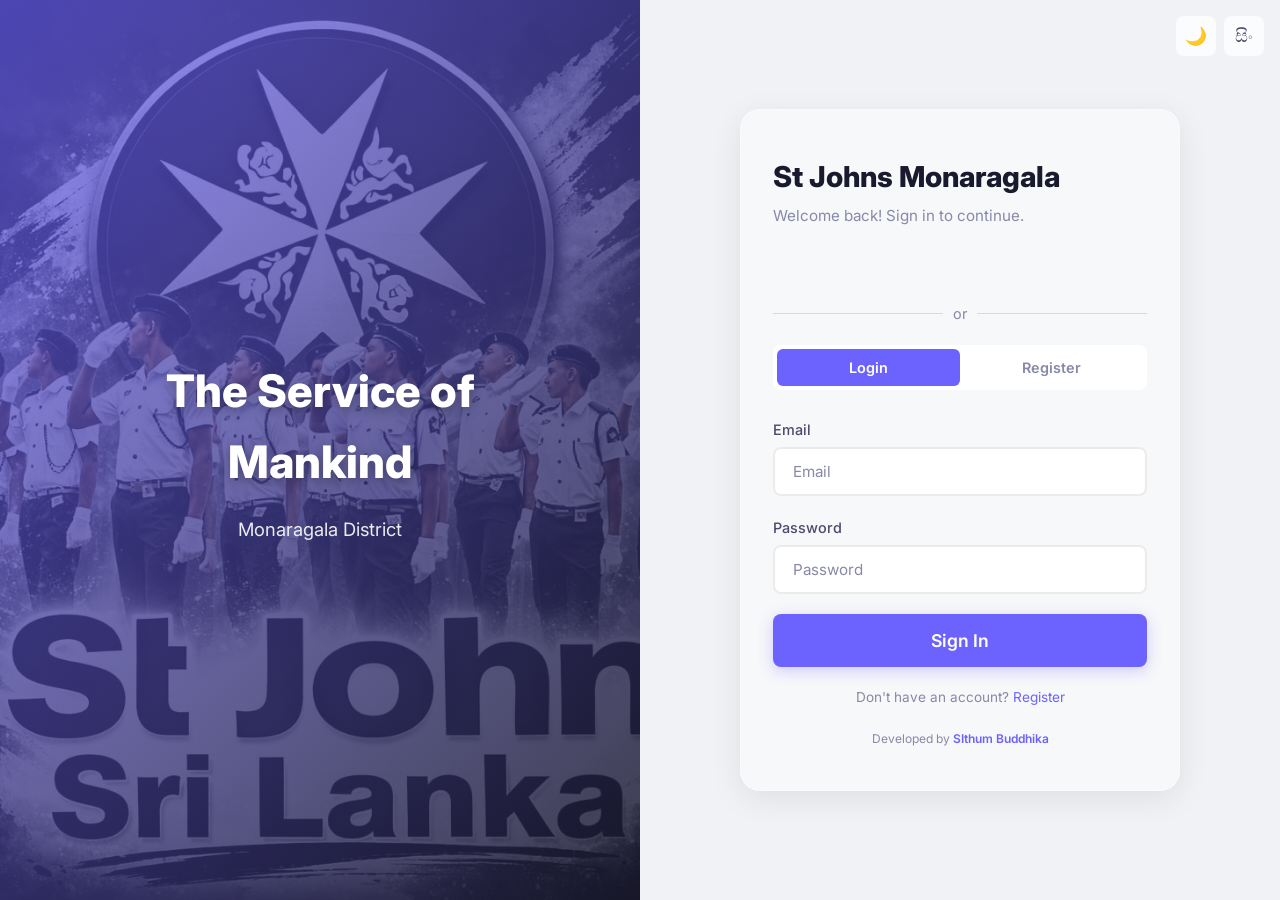
==== index.html @ d73243bd "final final" ====
<!DOCTYPE html>
<html lang="en" data-theme="light">
<head>
  <meta charset="UTF-8" />
  <meta name="viewport" content="width=device-width, initial-scale=1.0" />
  <meta name="description" content="St Johns Monaragala – Mark your availability and find the best day for class." />
  <title>St John – Monaragala</title>
  <link rel="stylesheet" href="css/style.css?v=3" />
  <link rel="icon" href="data:image/svg+xml,<svg xmlns='http://www.w3.org/2000/svg' viewBox='0 0 100 100'><text y='.9em' font-size='90'>📚</text></svg>" />
  <script src="https://accounts.google.com/gsi/client" async defer></script>
</head>
<body>
  <!-- Auth Controls -->
  <div class="auth-controls">
    <button class="icon-btn theme-toggle" data-tooltip="Dark Mode">🌙</button>
    <button class="icon-btn lang-toggle" data-tooltip="Language">සිං</button>
  </div>

  <!-- Auth Split Layout -->
  <div class="auth-split-layout">
    <!-- Left Image Section -->
    <div class="auth-image">
      <div class="auth-image-overlay">
        <div class="auth-branding">
          <!--<svg xmlns='http://www.w3.org/2000/svg' viewBox='0 0 100 100' width="80" height="80">-->
            <!--<text y='.9em' font-size='90'>📚</text>-->
          <!--</svg>-->
          <h2>The Service of Mankind</h2>
          <p>Monaragala District</p>
        </div>
      </div>
    </div>

    <!-- Right Content Section -->
    <div class="auth-content">
      <!-- Animated BG orbs scoped to content -->
      <div class="bg-animated">
        <div class="orb"></div>
        <div class="orb"></div>
        <div class="orb"></div>
      </div>

      <!-- Auth Card -->
      <div class="auth-page">
        <div class="glass-card auth-card">
          <div style="text-align: center; margin-bottom: 12px;">
            <!-- <img src="images/logo.png" alt="Logo" style="height: 60px; width: auto; object-fit: contain;" /> -->
          </div>
          <h1 data-lang-key="app_name">St Johns Monaragala</h1>
          <p class="subtitle" id="authSubtitle" data-lang-key="login_subtitle">Welcome back! Sign in to continue.</p>

          <!-- Google Auth Container -->
          <div class="google-auth-container" style="text-align: center; margin-bottom: 20px;">
            <div id="g_id_onload"
                 data-client_id=""
                 data-context="use"
                 data-ux_mode="popup"
                 data-callback="handleGoogleAuth"
                 data-auto_prompt="false">
            </div>
            <div class="g_id_signin"
                 data-type="standard"
                 data-shape="rectangular"
                 data-theme="outline"
                 data-text="continue_with"
                 data-size="large"
                 data-logo_alignment="left"
                 style="display: inline-block;">
            </div>
          </div>
          
          <div class="auth-divider" style="display: flex; align-items: center; text-align: center; color: var(--text-muted); margin-bottom: 20px; font-size: 0.9em;">
            <div style="flex: 1; border-bottom: 1px solid rgba(136,146,176,0.3);"></div>
            <span style="padding: 0 10px;" data-lang-key="or">or</span>
            <div style="flex: 1; border-bottom: 1px solid rgba(136,146,176,0.3);"></div>
          </div>

          <!-- Tabs -->
          <div class="auth-tabs">
            <button class="auth-tab active" data-tab="loginPane" data-lang-key="login">Login</button>
            <button class="auth-tab" data-tab="registerPane" data-lang-key="register">Register</button>
          </div>

          <!-- Login Form -->
          <div id="loginPane" class="auth-form active">
            <form id="loginForm" autocomplete="on">
              <div class="form-group">
                <label data-lang-key="email">Email</label>
                <input class="form-control" type="email" name="email" required data-lang-key="email" placeholder="Email" id="loginEmail" />
              </div>
              <div class="form-group">
                <label data-lang-key="password">Password</label>
                <input class="form-control" type="password" name="password" required data-lang-key="password" placeholder="Password" id="loginPassword" />
              </div>
              <button type="submit" class="btn btn-primary btn-block btn-lg" data-lang-key="login_btn">Sign In</button>
            </form>
            <p class="auth-footer"><span data-lang-key="no_account">Don't have an account?</span> <a href="#" onclick="document.querySelector('[data-tab=registerPane]').click()"><span data-lang-key="register">Register</span></a></p>
          </div>

          <!-- Register Form -->
          <div id="registerPane" class="auth-form">
            <form id="registerForm" autocomplete="on">
              <div class="form-group">
                <label data-lang-key="name">Full Name</label>
                <input class="form-control" type="text" name="fullname" required data-lang-key="name" placeholder="Full Name" id="registerName" />
              </div>
              <div class="form-group">
                <label data-lang-key="email">Email</label>
                <input class="form-control" type="email" name="email" required data-lang-key="email" placeholder="Email" id="registerEmail" />
              </div>
              <div class="form-group">
                <label data-lang-key="password">Password</label>
                <input class="form-control" type="password" name="password" required minlength="4" data-lang-key="password" placeholder="Password" id="registerPassword" />
              </div>
              <button type="submit" class="btn btn-success btn-block btn-lg" data-lang-key="register_btn">Create Account</button>
            </form>
            <p class="auth-footer"><span data-lang-key="have_account">Already have an account?</span> <a href="#" onclick="document.querySelector('[data-tab=loginPane]').click()"><span data-lang-key="login">Login</span></a></p>
          </div>

          <!-- Developer Credit -->
          <div style="text-align: center; margin-top: 20px; color: var(--text-muted); font-size: 0.75rem; padding-bottom: 10px;">
            Developed by <a href="https://www.linkedin.com/in/sithum-buddhika-764192311/" target="_blank" style="color: var(--accent); text-decoration: none; font-weight: 600;">SIthum Buddhika</a>
          </div>
        </div>
      </div>
  </div>

  <script src="js/lang.js"></script>
  <script src="js/app.js"></script>
  <script>initAuthPage();</script>
</body>
</html>
---- css/style.css ----
/* ====================================================
   Class Attend – Design System
   ==================================================== */

/* ---------- Google Fonts ---------- */
@import url('https://fonts.googleapis.com/css2?family=Inter:wght@300;400;500;600;700;800&family=Noto+Sans+Sinhala:wght@300;400;500;600;700&display=swap');

/* ---------- CSS Custom Properties ---------- */
:root {
  /* Colors – Light Mode */
  --bg-primary:    #f0f2f5;
  --bg-secondary:  #ffffff;
  --bg-card:       rgba(255,255,255,0.75);
  --bg-glass:      rgba(255,255,255,0.45);
  --text-primary:  #1a1a2e;
  --text-secondary:#4a4a6a;
  --text-muted:    #8888a8;
  --accent:        #6c63ff;
  --accent-light:  #a29bfe;
  --accent-dark:   #5a52d5;
  --success:       #00b894;
  --danger:        #e17055;
  --warning:       #fdcb6e;
  --info:          #74b9ff;
  --border:        rgba(0,0,0,0.08);
  --shadow:        0 8px 32px rgba(0,0,0,0.08);
  --shadow-lg:     0 20px 60px rgba(0,0,0,0.12);
  --glass-border:  rgba(255,255,255,0.3);
  --gradient-1:    var(--accent);
  --gradient-2:    var(--success);
  --gradient-3:    var(--accent);
  --gradient-hero: var(--accent);
  --free-bg:       rgba(0,184,148,0.15);
  --free-border:   #00b894;
  --busy-bg:       rgba(225,112,85,0.15);
  --busy-border:   #e17055;
  --heatmap-0:     #e8e8f0;
  --heatmap-1:     #c5cae9;
  --heatmap-2:     #9fa8da;
  --heatmap-3:     #7986cb;
  --heatmap-4:     #5c6bc0;
  --heatmap-5:     #3f51b5;
  --radius-sm:  8px;
  --radius-md: 14px;
  --radius-lg: 20px;
  --radius-xl: 28px;
  --transition: 0.3s cubic-bezier(.4,0,.2,1);
}

/* ---------- Dark Mode ---------- */
[data-theme="dark"] {
  --bg-primary:    #0f0f1a;
  --bg-secondary:  #1a1a2e;
  --bg-card:       rgba(26,26,46,0.8);
  --bg-glass:      rgba(26,26,46,0.55);
  --text-primary:  #e8e8f0;
  --text-secondary:#b8b8d0;
  --text-muted:    #6868a0;
  --border:        rgba(255,255,255,0.06);
  --shadow:        0 8px 32px rgba(0,0,0,0.3);
  --shadow-lg:     0 20px 60px rgba(0,0,0,0.4);
  --glass-border:  rgba(255,255,255,0.08);
  --gradient-hero: #2d1b4e;
  --free-bg:       rgba(0,184,148,0.2);
  --busy-bg:       rgba(225,112,85,0.2);
  --heatmap-0:     #1a1a2e;
  --heatmap-1:     #252548;
  --heatmap-2:     #353568;
  --heatmap-3:     #454588;
  --heatmap-4:     #5555a8;
  --heatmap-5:     #6c63ff;
}

/* ---------- Reset & Base ---------- */
*, *::before, *::after { margin:0; padding:0; box-sizing:border-box; }

html {
  scroll-behavior: smooth;
  font-size: 16px;
}

body {
  font-family: 'Inter', 'Noto Sans Sinhala', system-ui, sans-serif;
  background: var(--bg-primary);
  color: var(--text-primary);
  line-height: 1.6;
  min-height: 100vh;
  transition: background var(--transition), color var(--transition);
  overflow-x: hidden;
}

a { color: var(--accent); text-decoration: none; }
a:hover { color: var(--accent-dark); }

/* ---------- Animated Background ---------- */
.bg-animated {
  position: fixed;
  top: 0; left: 0;
  width: 100%; height: 100%;
  z-index: 0;
  overflow: hidden;
  pointer-events: none;
  display: none;
}
.bg-animated .orb {
  position: absolute;
  border-radius: 50%;
  filter: blur(80px);
  opacity: 0.3;
  animation: orbFloat 20s ease-in-out infinite alternate;
}
.bg-animated .orb:nth-child(1) {
  width: 500px; height: 500px;
  background: var(--accent);
  top: -150px; left: -100px;
  animation-duration: 25s;
}
.bg-animated .orb:nth-child(2) {
  width: 400px; height: 400px;
  background: #e17055;
  bottom: -100px; right: -80px;
  animation-duration: 20s;
  animation-delay: -5s;
}
.bg-animated .orb:nth-child(3) {
  width: 300px; height: 300px;
  background: #00b894;
  top: 50%; left: 50%;
  transform: translate(-50%, -50%);
  animation-duration: 18s;
  animation-delay: -10s;
}

@keyframes orbFloat {
  0%   { transform: translate(0, 0) scale(1); }
  33%  { transform: translate(50px, -80px) scale(1.1); }
  66%  { transform: translate(-40px, 60px) scale(0.9); }
  100% { transform: translate(30px, -30px) scale(1.05); }
}

/* ---------- Layout ---------- */
.page-wrapper {
  position: relative;
  z-index: 1;
  min-height: 100vh;
  display: flex;
  flex-direction: column;
}

.container {
  width: 100%;
  max-width: 1200px;
  margin: 0 auto;
  padding: 0 20px;
}

/* ---------- Navbar ---------- */
.navbar {
  position: fixed;
  top: 0;
  left: 0;
  width: 100%;
  z-index: 110;
  background: var(--bg-glass);
  backdrop-filter: blur(20px);
  -webkit-backdrop-filter: blur(20px);
  border-bottom: 1px solid var(--glass-border);
  padding: 12px 0;
  transition: background var(--transition);
}
.navbar .container {
  display: flex;
  align-items: center;
  justify-content: space-between;
  gap: 16px;
}
.navbar .logo {
  font-size: 1.35rem;
  font-weight: 700;
  color: var(--accent);
  display: flex;
  align-items: center;
  gap: 8px;
}
.navbar .logo img.app-logo {
  height: 28px;
  width: auto;
  object-fit: contain;
}
.nav-controls {
  display: flex;
  align-items: center;
  gap: 8px;
}

/* ---------- Dropdown ---------- */
.dropdown {
  position: relative;
  display: inline-block;
}
.dropdown-menu {
  position: absolute;
  top: calc(100% + 10px);
  right: 0;
  background: var(--bg-secondary);
  border: 1px solid var(--border);
  border-radius: var(--radius-md);
  box-shadow: var(--shadow);
  min-width: 180px;
  opacity: 0;
  visibility: hidden;
  transform: translateY(-10px);
  transition: all var(--transition);
  z-index: 1000;
  overflow: hidden;
}
.dropdown.show .dropdown-menu {
  opacity: 1;
  visibility: visible;
  transform: translateY(0);
}
.dropdown-item {
  display: flex;
  align-items: center;
  gap: 12px;
  padding: 12px 16px;
  color: var(--text-primary);
  text-decoration: none;
  font-weight: 500;
  font-size: 0.95rem;
  transition: background var(--transition);
  cursor: pointer;
}
.dropdown-item:hover {
  background: var(--bg-card);
  color: var(--accent);
}
.dropdown-icon {
  font-size: 1.1rem;
}

/* ---------- Icon Buttons ---------- */
.icon-btn {
  width: 40px; height: 40px;
  border: none;
  border-radius: var(--radius-sm);
  background: var(--bg-card);
  color: var(--text-secondary);
  cursor: pointer;
  display: flex;
  align-items: center;
  justify-content: center;
  transition: all var(--transition);
  position: relative;
  font-size: 1.1rem;
}
.icon-btn:hover {
  background: var(--accent);
  color: white;
  transform: translateY(-2px);
  box-shadow: 0 4px 15px rgba(108,99,255,0.3);
}
.icon-btn.active {
  background: var(--accent);
  color: white;
}

/* ---------- Glassmorphism Card ---------- */
.glass-card {
  background: var(--bg-glass);
  backdrop-filter: blur(20px);
  -webkit-backdrop-filter: blur(20px);
  border: 1px solid var(--glass-border);
  border-radius: var(--radius-lg);
  padding: 32px;
  box-shadow: var(--shadow);
  transition: all var(--transition);
  animation: fadeSlideUp 0.5s ease-out both;
}
.glass-card:hover {
  box-shadow: var(--shadow-lg);
  transform: translateY(-2px);
}

@keyframes fadeSlideUp {
  from { opacity: 0; transform: translateY(30px); }
  to   { opacity: 1; transform: translateY(0); }
}

/* ---------- Buttons ---------- */
.btn {
  display: inline-flex;
  align-items: center;
  justify-content: center;
  gap: 8px;
  padding: 12px 28px;
  border: none;
  border-radius: var(--radius-sm);
  font-family: inherit;
  font-size: 0.95rem;
  font-weight: 600;
  cursor: pointer;
  transition: all var(--transition);
  position: relative;
  overflow: hidden;
}
.btn::after {
  content: '';
  position: absolute;
  top: 50%; left: 50%;
  width: 0; height: 0;
  border-radius: 50%;
  background: rgba(255,255,255,0.3);
  transition: width 0.5s, height 0.5s, top 0.5s, left 0.5s;
}
.btn:active::after {
  width: 300px; height: 300px;
  top: -100px; left: -100px;
}
.btn-primary {
  background: var(--gradient-1);
  color: white;
  box-shadow: 0 4px 15px rgba(108,99,255,0.3);
}
.btn-primary:hover {
  transform: translateY(-2px);
  box-shadow: 0 8px 25px rgba(108,99,255,0.4);
}
.btn-secondary {
  background: var(--bg-card);
  color: var(--text-primary);
  border: 1px solid var(--border);
}
.btn-secondary:hover {
  background: var(--accent);
  color: white;
  border-color: var(--accent);
}
.btn-success {
  background: var(--gradient-2);
  color: white;
  box-shadow: 0 4px 15px rgba(0,184,148,0.3);
}
.btn-success:hover {
  transform: translateY(-2px);
  box-shadow: 0 8px 25px rgba(0,184,148,0.4);
}
.btn-sm { padding: 8px 18px; font-size: 0.85rem; }
.btn-lg { padding: 16px 36px; font-size: 1.1rem; }
.btn-block { width: 100%; }

/* ---------- Form ---------- */
.form-group {
  margin-bottom: 20px;
}
.form-group label {
  display: block;
  margin-bottom: 6px;
  font-weight: 500;
  font-size: 0.9rem;
  color: var(--text-secondary);
}
.form-control {
  width: 100%;
  padding: 13px 18px;
  border: 2px solid var(--border);
  border-radius: var(--radius-sm);
  background: var(--bg-secondary);
  color: var(--text-primary);
  font-family: inherit;
  font-size: 0.95rem;
  transition: all var(--transition);
  outline: none;
}
.form-control:focus {
  border-color: var(--accent);
  box-shadow: 0 0 0 4px rgba(108,99,255,0.12);
}
.form-control::placeholder {
  color: var(--text-muted);
}

/* ---------- Auth Layout ---------- */
.auth-split-layout {
  display: flex;
  min-height: 100vh;
  width: 100%;
}

.auth-image {
  display: none;
  flex: 1;
  background: url('../images/login-bg.jpeg') center/cover no-repeat;
  position: relative;
}

.auth-image-overlay {
  position: absolute;
  top: 0; left: 0; width: 100%; height: 100%;
  background: linear-gradient(135deg, rgba(108,99,255,0.7) 0%, rgba(26,26,46,0.85) 100%);
  display: flex;
  align-items: center;
  justify-content: center;
  padding: 40px;
}

.auth-branding {
  text-align: center;
  color: white;
  max-width: 440px;
  animation: fadeSlideUp 0.8s ease-out;
}

.auth-branding svg {
  margin-bottom: 24px;
  filter: drop-shadow(0 8px 16px rgba(0,0,0,0.3));
}

.auth-branding h2 {
  font-size: 2.8rem;
  font-weight: 800;
  margin-bottom: 16px;
  text-shadow: 0 4px 12px rgba(0,0,0,0.3);
}

.auth-branding p {
  font-size: 1.15rem;
  opacity: 0.9;
  line-height: 1.6;
}

.auth-content {
  flex: 1;
  display: flex;
  align-items: center;
  justify-content: center;
  position: relative;
  background: var(--bg-primary);
  overflow: hidden;
}

.auth-content .bg-animated {
  position: absolute;
}

@media (max-width: 899px) {
  .auth-split-layout {
    flex-direction: column;
  }
  .auth-image {
    display: flex;
    flex: none;
    height: 40vh;
    min-height: 280px;
    width: 100%;
  }
  .auth-branding svg {
    width: 56px;
    height: 56px;
    margin-bottom: 12px;
  }
  .auth-branding h2 {
    font-size: 1.8rem;
    margin-bottom: 4px;
    line-height: 1.2;
  }
  .auth-branding p {
    font-size: 1rem;
    font-weight: 500;
  }
  .auth-content {
    flex: 1;
    border-radius: 32px 32px 0 0;
    margin-top: -32px;
    z-index: 5;
    background: var(--bg-primary);
  }
  .auth-page {
    padding-top: 40px;
  }
}

@media (min-width: 900px) {
  .auth-image {
    display: block;
  }
}

.auth-page {
  display: flex;
  align-items: center;
  justify-content: center;
  width: 100%;
  padding: 20px;
  position: relative;
  z-index: 10;
}
.auth-card {
  width: 100%;
  max-width: 440px;
}
.auth-card h1 {
  font-size: 1.8rem;
  font-weight: 800;
  margin-bottom: 4px;
  color: var(--text-primary);
}
.auth-card .subtitle {
  color: var(--text-muted);
  margin-bottom: 28px;
  font-size: 0.95rem;
}
.auth-tabs {
  display: flex;
  gap: 0;
  margin-bottom: 28px;
  background: var(--bg-secondary);
  border-radius: var(--radius-sm);
  padding: 4px;
}
.auth-tab {
  flex: 1;
  padding: 10px;
  text-align: center;
  border: none;
  background: none;
  border-radius: 6px;
  font-family: inherit;
  font-size: 0.9rem;
  font-weight: 600;
  color: var(--text-muted);
  cursor: pointer;
  transition: all var(--transition);
}
.auth-tab.active {
  background: var(--accent);
  color: white;
}
.auth-form { display: none; }
.auth-form.active { display: block; animation: fadeSlideUp 0.3s ease-out; }

.auth-footer {
  text-align: center;
  margin-top: 20px;
  color: var(--text-muted);
  font-size: 0.85rem;
}

/* Auth page controls */
.auth-controls {
  position: fixed;
  top: 16px;
  right: 16px;
  display: flex;
  gap: 8px;
  z-index: 100;
}

/* ---------- Dashboard Layout & Sidebar ---------- */
.dashboard-layout {
  display: flex;
  flex: 1;
  position: relative;
  padding-top: 65px; /* Offset for fixed top navbar */
}

.sidebar {
  width: 250px;
  background: var(--bg-glass);
  backdrop-filter: blur(20px);
  -webkit-backdrop-filter: blur(20px);
  border-right: 1px solid var(--glass-border);
  padding: 32px 16px;
  display: flex;
  flex-direction: column;
  position: sticky;
  top: 70px;
  height: calc(100vh - 70px);
  z-index: 90;
}

.sidebar-menu {
  display: flex;
  flex-direction: column;
  gap: 8px;
}

.menu-item {
  display: flex;
  align-items: center;
  gap: 12px;
  padding: 14px 16px;
  border: none;
  background: transparent;
  color: var(--text-secondary);
  border-radius: var(--radius-sm);
  font-family: inherit;
  font-size: 1rem;
  font-weight: 600;
  cursor: pointer;
  transition: all var(--transition);
  text-align: left;
}

.menu-item:hover {
  background: rgba(108, 99, 255, 0.1);
  color: var(--accent);
  transform: translateX(4px);
}

.menu-item.active {
  background: var(--gradient-1);
  color: white;
  box-shadow: 0 4px 15px rgba(108, 99, 255, 0.3);
}

.menu-item .icon {
  font-size: 1.2rem;
  transition: all var(--transition);
}

.dashboard {
  flex: 1;
  padding: 24px 0;
  overflow-x: hidden;
}

@media (max-width: 899px) {
  .dashboard-layout {
    flex-direction: column;
  }
  .sidebar {
    position: fixed;
    top: auto;
    bottom: 20px; /* Floating pill styling */
    left: 50%;
    transform: translateX(-50%);
    width: max-content; /* Allow pill to shrink fit the items */
    min-width: 260px; /* Ensure it is reasonably wide for 3 items */
    max-width: calc(100% - 20px); /* Adjust max-width to allow more space on small phones */
    height: 70px;
    border-right: none;
    border-top: none;
    border-radius: 35px;
    padding: 0 16px; /* Add internal horizontal padding for a perfect pill */
    z-index: 1000;
    background: var(--bg-secondary);
    box-shadow: 0 10px 30px rgba(0,0,0,0.1), 0 1px 3px rgba(0,0,0,0.05);
    transition: background var(--transition);
  }
  .sidebar-menu {
    position: relative;
    flex-direction: row;
    justify-content: space-evenly; /* Spread items nicely */
    height: 100%;
    align-items: center;
    gap: 8px; /* Prevent items from sticking together if squished */
  }
  .menu-item {
    position: relative;
    display: flex;
    flex-direction: column;
    align-items: center;
    justify-content: center;
    width: 60px;
    height: 100%;
    padding: 0;
    margin: 0;
    background: transparent;
    border: none;
    border-radius: 0;
    z-index: 1;
    cursor: pointer;
  }
  .menu-item:hover {
    transform: none;
    background: transparent;
    color: var(--text-secondary);
  }
  .menu-item .icon {
    position: relative;
    font-size: 1.4rem;
    display: flex;
    align-items: center;
    justify-content: center;
    width: 50px;
    height: 50px;
    border-radius: 50%;
    transition: transform 0.4s cubic-bezier(0.68, -0.55, 0.265, 1.55), background 0.3s, color 0.3s, box-shadow 0.3s;
    color: var(--text-secondary);
    z-index: 2;
  }
  .menu-item .label {
    position: absolute;
    bottom: 12px;
    font-size: 0.65rem;
    font-weight: 600;
    color: var(--text-primary);
    opacity: 0; /* Hidden initially */
    transform: translateY(10px);
    transition: 0.4s cubic-bezier(0.68, -0.55, 0.265, 1.55);
    white-space: nowrap;
    pointer-events: none; /* Prevent blocking clicks */
  }
  .menu-item.active {
    background: transparent;
    box-shadow: none;
    color: var(--accent);
  }
  .menu-item.active .icon {
    transform: translateY(-28px);
    background: var(--bg-secondary);
    color: var(--accent);
    /* Cutout illusion using page background color border */
    box-shadow: 0 0 0 6px var(--bg-primary);
  }
  .menu-item.active .label {
    opacity: 1;
    transform: translateY(0);
  }
  .dashboard {
    padding-bottom: 110px; /* Space for the floating bottom nav */
  }

}
.dash-header {
  margin-bottom: 32px;
}
.dash-header h1 {
  font-size: 1.8rem;
  font-weight: 800;
  margin-bottom: 4px;
}
.dash-header .greeting {
  color: var(--text-secondary);
  font-size: 1rem;
}
.dash-grid {
  display: grid;
  gap: 24px;
}
.dash-grid-2 { grid-template-columns: repeat(auto-fit, minmax(340px, 1fr)); }
.dash-grid-3 { grid-template-columns: repeat(auto-fit, minmax(280px, 1fr)); }
.dash-grid-4 { grid-template-columns: repeat(auto-fit, minmax(220px, 1fr)); }

@media (max-width: 899px) {
  .dash-grid {
    grid-template-columns: repeat(2, 1fr) !important;
    gap: 12px;
  }
  .dash-grid-2 {
    grid-template-columns: 1fr !important;
  }
  .dash-grid-3, .dash-grid-4 {
    grid-template-columns: repeat(2, 1fr) !important;
  }
  .stat-card {
    padding: 16px;
  }
  .stat-card .stat-icon {
    width: 32px; height: 32px;
    font-size: 1.1rem;
    margin-bottom: 8px;
  }
  .stat-card .stat-value {
    font-size: 1.4rem;
    margin-bottom: 4px;
  }
  .stat-card .stat-label {
    font-size: 0.75rem;
    white-space: nowrap;
    overflow: hidden;
    text-overflow: ellipsis;
  }
}

/* Section titles */
.section-title {
  font-size: 1.1rem;
  font-weight: 700;
  margin-bottom: 16px;
  display: flex;
  align-items: center;
  gap: 8px;
}
.section-title .icon {
  width: 32px; height: 32px;
  border-radius: 8px;
  display: flex;
  align-items: center;
  justify-content: center;
  font-size: 1rem;
}

/* ---------- Week Picker ---------- */
.week-picker {
  display: flex;
  align-items: center;
  gap: 12px;
  margin-bottom: 24px;
  flex-wrap: wrap;
}
.week-picker .week-label {
  font-size: 1.05rem;
  font-weight: 600;
  color: var(--text-primary);
}
.week-nav {
  display: flex;
  align-items: center;
  gap: 4px;
}

/* ---------- Availability Grid ---------- */
.avail-grid {
  display: grid;
  grid-template-columns: repeat(7, 1fr);
  gap: 12px;
  margin-bottom: 24px;
}
@media (max-width: 899px) {
  .avail-grid {
    grid-template-columns: repeat(3, 1fr);
  }
  .avail-grid .day-card:last-child {
    grid-column: span 3;
  }
}
@media (max-width: 599px) {
  .avail-grid {
    grid-template-columns: repeat(2, 1fr);
  }
  .avail-grid .day-card:last-child {
    grid-column: span 2;
  }
  .week-picker {
    justify-content: center;
    flex-direction: column-reverse;
    gap: 16px;
  }
}
.day-card {
  background: var(--bg-card);
  border: 2px solid var(--border);
  border-radius: var(--radius-md);
  padding: 20px 12px;
  text-align: center;
  cursor: pointer;
  transition: all var(--transition);
  user-select: none;
}
.day-card .day-name {
  font-weight: 700;
  font-size: 0.85rem;
  text-transform: uppercase;
  letter-spacing: 0.5px;
  margin-bottom: 8px;
  color: var(--text-secondary);
}
.day-card .day-status {
  font-size: 1.8rem;
  margin-bottom: 4px;
  transition: transform var(--transition);
}
.day-card .day-label {
  font-size: 0.8rem;
  color: var(--text-muted);
  font-weight: 500;
}
.day-card:hover {
  transform: translateY(-4px);
  box-shadow: var(--shadow);
}
.day-card.free {
  background: var(--free-bg);
  border-color: var(--free-border);
}
.day-card.free .day-name { color: var(--success); }
.day-card.free .day-status { transform: scale(1.1); }
.day-card.busy {
  background: var(--busy-bg);
  border-color: var(--busy-border);
}
.day-card.busy .day-name { color: var(--danger); }

/* ---------- Stat Cards ---------- */
.stat-card {
  padding: 24px;
  border-radius: var(--radius-lg);
  background: var(--bg-glass);
  backdrop-filter: blur(10px);
  -webkit-backdrop-filter: blur(10px);
  border: 1px solid var(--glass-border);
  transition: all 0.4s cubic-bezier(.4,0,.2,1);
  animation: fadeSlideUp 0.5s ease-out both;
  position: relative;
  overflow: hidden;
}
.stat-card::before {
  content: '';
  position: absolute;
  top: 0; left: 0; right: 0; height: 4px;
  background: var(--gradient-1);
  opacity: 0;
  transition: opacity 0.3s ease;
}
.stat-card:nth-child(2)::before { background: var(--info); }
.stat-card:nth-child(3)::before { background: #f39c12; }
.stat-card:nth-child(4)::before { background: var(--success); }

.stat-card:nth-child(2) { animation-delay: .08s; }
.stat-card:nth-child(3) { animation-delay: .16s; }
.stat-card:nth-child(4) { animation-delay: .24s; }
.stat-card .stat-icon {
  width: 48px; height: 48px;
  border-radius: 12px;
  display: flex;
  align-items: center;
  justify-content: center;
  font-size: 1.4rem;
  margin-bottom: 12px;
  transition: transform 0.3s ease;
}
.stat-card .stat-value {
  font-size: 2.2rem;
  font-weight: 800;
  line-height: 1;
  margin-bottom: 6px;
  color: var(--text-primary);
}
.stat-card .stat-label {
  font-size: 0.9rem;
  color: var(--text-muted);
  font-weight: 600;
}
.stat-card:hover {
  transform: translateY(-6px);
  box-shadow: var(--shadow-lg);
  border-color: transparent;
}
.stat-card:hover::before {
  opacity: 1;
}
.stat-card:hover .stat-icon {
  transform: scale(1.1) rotate(5deg);
}

/* ---------- Admin Table ---------- */
.table-wrap {
  overflow-x: auto;
  border-radius: var(--radius-md);
  border: 1px solid var(--border);
  background: var(--bg-card);
  position: relative;
  /* Custom scrollbar for table wrap */
  scrollbar-width: thin;
  scrollbar-color: var(--accent) var(--bg-primary);
}
.table-wrap::-webkit-scrollbar {
  height: 6px;
}
.table-wrap::-webkit-scrollbar-track {
  background: var(--bg-primary);
  border-radius: 4px;
}
.table-wrap::-webkit-scrollbar-thumb {
  background-color: var(--accent);
  border-radius: 4px;
}

.data-table {
  width: 100%;
  border-collapse: collapse;
  font-size: 0.9rem;
  min-width: 650px;
}
.data-table th, .data-table td {
  padding: 14px 16px;
  text-align: center;
  border-bottom: 1px solid var(--border);
}
.data-table th {
  background: var(--bg-secondary);
  font-weight: 600;
  color: var(--text-secondary);
  text-transform: uppercase;
  font-size: 0.75rem;
  letter-spacing: 0.5px;
}
.data-table td:first-child,
.data-table th:first-child {
  text-align: left;
  font-weight: 600;
  position: sticky;
  left: 0;
  background: var(--bg-card);
  z-index: 10;
  box-shadow: 2px 0 8px rgba(0,0,0,0.06);
}
.data-table th:first-child {
  background: var(--bg-secondary);
  z-index: 15;
}
.data-table tr:last-child td { border-bottom: none; }
.data-table tr:hover td {
  background: rgba(108, 99, 255, 0.05);
}
.dot-free, .dot-busy {
  display: inline-block;
  width: 28px; height: 28px;
  border-radius: 50%;
  line-height: 28px;
  font-size: 0.8rem;
}
.dot-free { background: var(--free-bg); color: var(--success); }
.dot-busy { background: var(--busy-bg); color: var(--danger); }

/* ---------- Best Day Banner ---------- */
.best-day-banner {
  background: var(--gradient-1);
  color: white;
  border-radius: var(--radius-lg);
  padding: 28px 32px;
  display: flex;
  align-items: center;
  gap: 20px;
  animation: fadeSlideUp 0.5s ease-out both;
  position: relative;
  overflow: hidden;
}
.best-day-banner::before {
  content: '';
  position: absolute;
  top: -50%; right: -20%;
  width: 300px; height: 300px;
  border-radius: 50%;
  background: rgba(255,255,255,0.08);
}
.best-day-banner .best-icon {
  font-size: 3rem;
  animation: pulse 2s ease-in-out infinite;
}
.best-day-banner .best-info h3 {
  font-size: 1.3rem;
  font-weight: 700;
  margin-bottom: 4px;
}
.best-day-banner .best-info p {
  opacity: 0.85;
  font-size: 0.95rem;
}

@keyframes pulse {
  0%, 100% { transform: scale(1); }
  50%      { transform: scale(1.1); }
}

/* ---------- Heatmap ---------- */
.heatmap-wrap {
  overflow-x: auto;
  padding-bottom: 8px;
}
.heatmap {
  display: grid;
  grid-template-columns: 50px repeat(53, 16px);
  grid-template-rows: repeat(7, 16px);
  gap: 3px;
  margin: 16px 0;
}
.heatmap .hm-label {
  font-size: 0.7rem;
  color: var(--text-muted);
  display: flex;
  align-items: center;
}
.heatmap .hm-cell {
  border-radius: 3px;
  background: var(--heatmap-0);
  transition: all var(--transition);
  cursor: pointer;
  position: relative;
}
.heatmap .hm-cell:hover {
  transform: scale(1.6);
  z-index: 5;
  box-shadow: 0 0 8px rgba(108,99,255,0.4);
}
.heatmap .hm-cell[data-level="1"] { background: var(--heatmap-1); }
.heatmap .hm-cell[data-level="2"] { background: var(--heatmap-2); }
.heatmap .hm-cell[data-level="3"] { background: var(--heatmap-3); }
.heatmap .hm-cell[data-level="4"] { background: var(--heatmap-4); }
.heatmap .hm-cell[data-level="5"] { background: var(--heatmap-5); }

.heatmap-legend {
  display: flex;
  align-items: center;
  gap: 4px;
  font-size: 0.75rem;
  color: var(--text-muted);
  margin-top: 8px;
}
.heatmap-legend .swatch {
  width: 14px; height: 14px;
  border-radius: 3px;
}

/* ---------- Toast Notification ---------- */
.toast-container {
  position: fixed;
  bottom: 24px;
  right: 24px;
  z-index: 9999;
  display: flex;
  flex-direction: column;
  gap: 8px;
}
.toast {
  padding: 14px 24px;
  border-radius: var(--radius-sm);
  color: white;
  font-weight: 500;
  font-size: 0.9rem;
  box-shadow: var(--shadow-lg);
  animation: toastIn 0.4s ease-out, toastOut 0.4s 2.6s ease-in forwards;
  max-width: 360px;
}
.toast-success { background: var(--success); }
.toast-error   { background: var(--danger); }
.toast-info    { background: var(--info); }

@keyframes toastIn {
  from { transform: translateX(120%); opacity: 0; }
  to   { transform: translateX(0); opacity: 1; }
}
@keyframes toastOut {
  from { transform: translateX(0); opacity: 1; }
  to   { transform: translateX(120%); opacity: 0; }
}

/* ---------- Loading Spinner ---------- */
.spinner {
  width: 36px; height: 36px;
  border: 3px solid var(--border);
  border-top-color: var(--accent);
  border-radius: 50%;
  animation: spin 0.8s linear infinite;
  margin: 20px auto;
}
@keyframes spin {
  to { transform: rotate(360deg); }
}

.loading-overlay {
  position: fixed;
  inset: 0;
  background: rgba(0,0,0,0.3);
  backdrop-filter: blur(4px);
  display: flex;
  align-items: center;
  justify-content: center;
  z-index: 9998;
}

/* ---------- Empty State ---------- */
.empty-state {
  text-align: center;
  padding: 48px 24px;
  color: var(--text-muted);
}
.empty-state .empty-icon {
  font-size: 3rem;
  margin-bottom: 12px;
}
.empty-state p {
  font-size: 1rem;
}

/* ---------- Tooltip ---------- */
[data-tooltip] {
  position: relative;
}
[data-tooltip]::after {
  content: attr(data-tooltip);
  position: absolute;
  bottom: calc(100% + 8px);
  left: 50%;
  transform: translateX(-50%) scale(0.8);
  background: var(--text-primary);
  color: var(--bg-primary);
  padding: 5px 10px;
  border-radius: 6px;
  font-size: 0.75rem;
  white-space: nowrap;
  pointer-events: none;
  opacity: 0;
  transition: all 0.2s;
}
[data-tooltip]:hover::after {
  opacity: 1;
  transform: translateX(-50%) scale(1);
}

/* ---------- Year picker ---------- */
.year-picker {
  display: flex;
  align-items: center;
  gap: 12px;
  margin-bottom: 16px;
}

/* ---------- Student List ---------- */
.student-list {
  list-style: none;
}
.student-list li {
  display: flex;
  align-items: center;
  justify-content: space-between;
  padding: 12px 16px;
  border-bottom: 1px solid var(--border);
  transition: background var(--transition);
}
.student-list li:hover { background: var(--bg-card); }
.student-list li:last-child { border-bottom: none; }
.student-list .student-name {
  font-weight: 500;
  display: flex;
  align-items: center;
  gap: 10px;
}
.student-list .student-avatar {
  width: 34px; height: 34px;
  border-radius: 50%;
  background: var(--gradient-1);
  color: white;
  display: flex;
  align-items: center;
  justify-content: center;
  font-weight: 700;
  font-size: 0.85rem;
}
.student-list .student-email {
  color: var(--text-muted);
  font-size: 0.85rem;
}

/* ---------- Progress Bar ---------- */
.progress-bar {
  height: 8px;
  background: var(--border);
  border-radius: 4px;
  overflow: hidden;
  margin-top: 8px;
}
.progress-bar .fill {
  height: 100%;
  border-radius: 4px;
  background: var(--gradient-1);
  transition: width 0.8s cubic-bezier(.4,0,.2,1);
}

/* ---------- Tab navigation ---------- */
.tab-nav {
  display: flex;
  gap: 0;
  background: var(--bg-secondary);
  border-radius: var(--radius-sm);
  padding: 4px;
  margin-bottom: 24px;
  overflow-x: auto;
}
.tab-btn {
  flex: 1;
  padding: 10px 16px;
  text-align: center;
  border: none;
  background: none;
  border-radius: 6px;
  font-family: inherit;
  font-size: 0.85rem;
  font-weight: 600;
  color: var(--text-muted);
  cursor: pointer;
  transition: all var(--transition);
  white-space: nowrap;
}
.tab-btn.active {
  background: var(--accent);
  color: white;
}
.tab-content { display: none; animation: fadeSlideUp 0.3s ease-out; }
.tab-content.active { display: block; }

/* ---------- Badge ---------- */
.badge {
  display: inline-flex;
  align-items: center;
  padding: 3px 10px;
  border-radius: 20px;
  font-size: 0.75rem;
  font-weight: 600;
}
.badge-success { background: var(--free-bg); color: var(--success); }
.badge-danger  { background: var(--busy-bg); color: var(--danger); }
.badge-info    { background: rgba(116,185,255,0.15); color: var(--info); }

/* ---------- Responsive ---------- */
@media (max-width: 768px) {
  .avail-grid {
    grid-template-columns: repeat(4, 1fr);
  }
  .navbar .logo { font-size: 1.1rem; }
  .glass-card { padding: 20px; }
  .auth-card h1 { font-size: 1.5rem; }
  .dash-header h1 { font-size: 1.4rem; }
  .best-day-banner {
    flex-direction: column;
    text-align: center;
    padding: 20px;
  }
  .heatmap {
    grid-template-columns: 40px repeat(53, 12px);
    grid-template-rows: repeat(7, 12px);
    gap: 2px;
  }
  .stat-card .stat-value { font-size: 1.5rem; }
}

@media (max-width: 480px) {
  .avail-grid {
    grid-template-columns: repeat(2, 1fr);
  }
  .nav-controls { gap: 4px; }
  .icon-btn { width: 36px; height: 36px; font-size: 0.95rem; }
  .container { padding: 0 12px; }
  .week-picker { gap: 8px; }
  .data-table th, .data-table td { padding: 8px 10px; font-size: 0.8rem; }
  .tab-btn { padding: 8px 12px; font-size: 0.8rem; }
}

/* ---------- Utility ---------- */
.text-center { text-align: center; }
.mt-1 { margin-top: 8px; }
.mt-2 { margin-top: 16px; }
.mt-3 { margin-top: 24px; }
.mt-4 { margin-top: 32px; }
.mb-1 { margin-bottom: 8px; }
.mb-2 { margin-bottom: 16px; }
.mb-3 { margin-bottom: 24px; }
.gap-1 { gap: 8px; }
.gap-2 { gap: 16px; }
.flex { display: flex; }
.flex-wrap { flex-wrap: wrap; }
.items-center { align-items: center; }
.justify-between { justify-content: space-between; }
.hidden { display: none !important; }
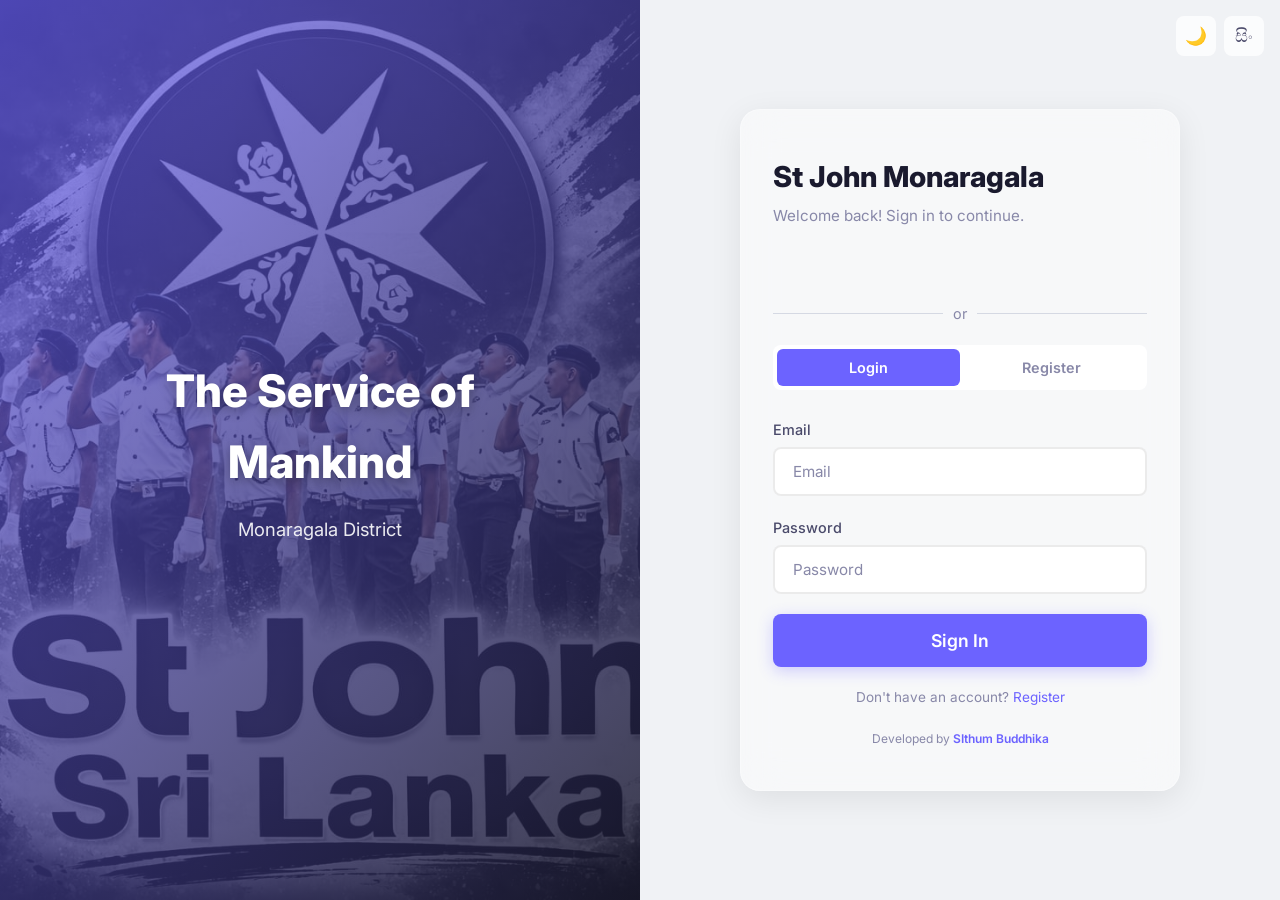
==== commit 737b2f4c: "final" ====
--- a/index.html
+++ b/index.html
@@ -3,7 +3,7 @@
 <head>
   <meta charset="UTF-8" />
   <meta name="viewport" content="width=device-width, initial-scale=1.0" />
-  <meta name="description" content="St Johns Monaragala – Mark your availability and find the best day for class." />
+  <meta name="description" content="St John Monaragala – Mark your availability and find the best day for class." />
   <title>St John – Monaragala</title>
   <link rel="stylesheet" href="css/style.css?v=3" />
   <link rel="icon" href="data:image/svg+xml,<svg xmlns='http://www.w3.org/2000/svg' viewBox='0 0 100 100'><text y='.9em' font-size='90'>📚</text></svg>" />
@@ -46,13 +46,13 @@
           <div style="text-align: center; margin-bottom: 12px;">
             <!-- <img src="images/logo.png" alt="Logo" style="height: 60px; width: auto; object-fit: contain;" /> -->
           </div>
-          <h1 data-lang-key="app_name">St Johns Monaragala</h1>
+          <h1 data-lang-key="app_name">St John Monaragala</h1>
           <p class="subtitle" id="authSubtitle" data-lang-key="login_subtitle">Welcome back! Sign in to continue.</p>
 
           <!-- Google Auth Container -->
           <div class="google-auth-container" style="text-align: center; margin-bottom: 20px;">
             <div id="g_id_onload"
-                 data-client_id=""
+                 data-client_id="314943612727-55qo5j4n7lek00e1eu2m64cbjli9cf08.apps.googleusercontent.com"
                  data-context="use"
                  data-ux_mode="popup"
                  data-callback="handleGoogleAuth"
